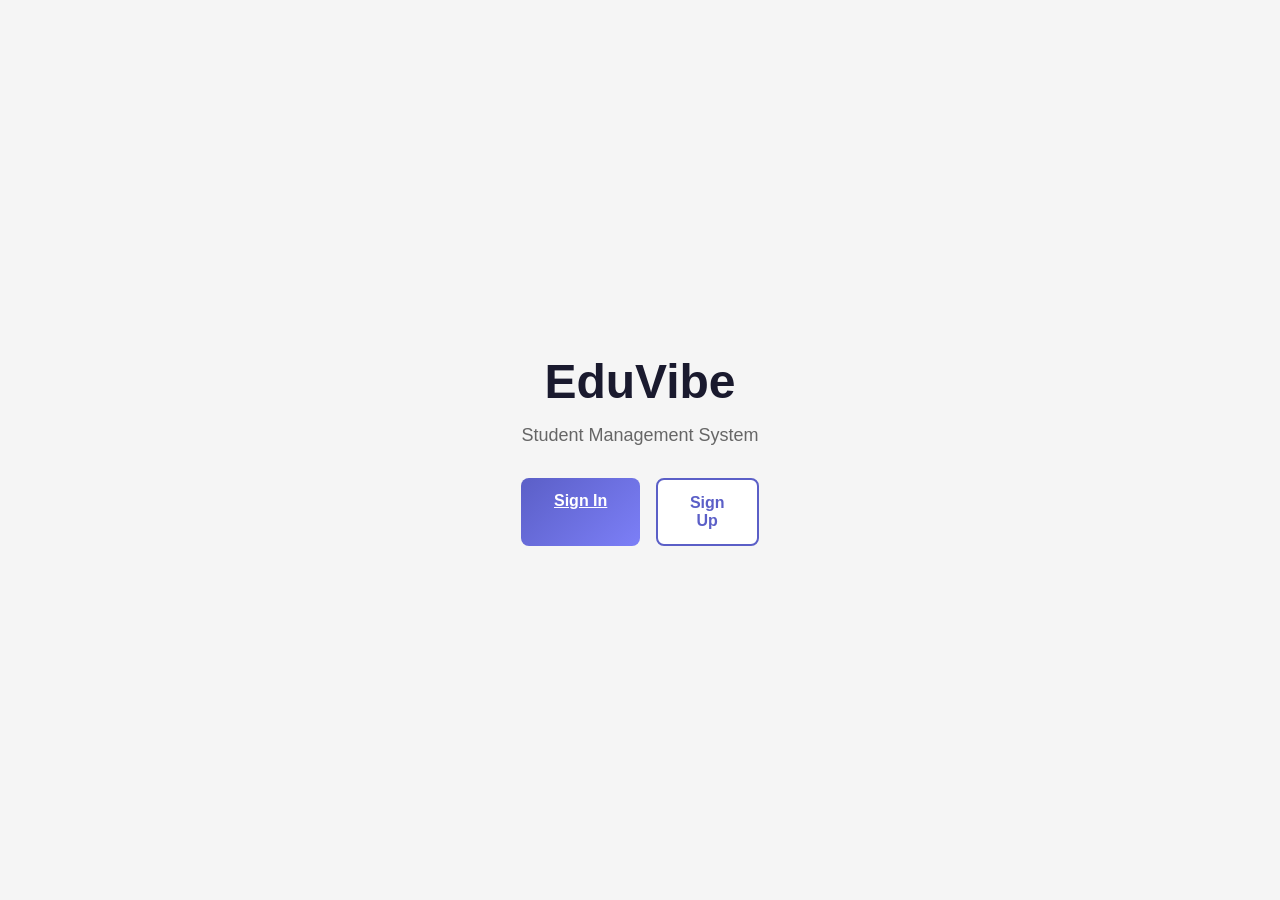
==== Frontend/index.html @ ea2b631d "Add frontend, secure sensitive files" ====
﻿<!DOCTYPE html>
<html lang="ar" dir="ltr">
<head>
    <meta charset="UTF-8">
    <meta name="viewport" content="width=device-width, initial-scale=1.0">
    <title>EduVibe - Student Management System</title>
    <link rel="stylesheet" href="assets/css/main.css">
    <style>
        .hero {
            text-align: center;
            padding: 60px 20px;
        }
        .hero h1 {
            font-size: 48px;
            color: #1a1a2e;
            margin-bottom: 16px;
        }
        .hero p {
            font-size: 18px;
            color: #666;
            margin-bottom: 32px;
        }
        .hero-buttons {
            display: flex;
            gap: 16px;
            justify-content: center;
        }
        .btn-secondary {
            padding: 14px 32px;
            background: white;
            color: #5b5fc7;
            border: 2px solid #5b5fc7;
            border-radius: 8px;
            font-size: 16px;
            font-weight: 600;
            cursor: pointer;
            text-decoration: none;
            transition: background 0.2s;
        }
        .btn-secondary:hover {
            background: #f0f0ff;
        }
    </style>
</head>
<body>
<div class="hero">
    <h1>EduVibe</h1>
    <p>Student Management System</p>
    <div class="hero-buttons">
        <a href="pages/login.html" class="btn-primary">Sign In</a>
        <a href="pages/register.html" class="btn-secondary">Sign Up</a>
    </div>
</div>
</body>
</html>
---- Frontend/assets/css/main.css ----
﻿* {
    margin: 0;
    padding: 0;
    box-sizing: border-box;
}

body {
    font-family: 'Segoe UI', Tahoma, Geneva, Verdana, sans-serif;
    background-color: #f5f5f5;
    min-height: 100vh;
    display: flex;
    justify-content: center;
    align-items: center;
}

.login-container {
    background: white;
    border-radius: 16px;
    box-shadow: 0 4px 20px rgba(0, 0, 0, 0);
    padding: 40px;
    width: 100%;
    max-width: 420px;
}

.login-header h1 {
    font-size: 28px;
    color: #1a1a2e;
    margin-bottom: 8px;
}

.login-header p {
    color: #666;
    font-size: 14px;
    margin-bottom: 32px;
}

.form-group {
    margin-bottom: 20px;
}

.form-group label {
    display: block;
    margin-bottom: 8px;
    font-weight: 500;
    color: #333;
}

.form-group input {
    width: 100%;
    padding: 14px 16px;
    border: 1px solid #e0e0e0;
    border-radius: 8px;
    font-size: 16px;
    transition: border-color 0.3s;
}

.form-group input:focus {
    outline: none;
    border-color: #5b5fc7;
}

.form-options {
    display: flex;
    justify-content: space-between;
    align-items: center;
    margin-bottom: 24px;
}

.remember-me {
    display: flex;
    align-items: center;
    gap: 8px;
    cursor: pointer;
}

.remember-me input {
    width: 16px;
    height: 16px;
    cursor: pointer;
}

.forgot-password {
    color: #5b5fc7;
    text-decoration: none;
    font-size: 14px;
}

.forgot-password:hover {
    text-decoration: underline;
}

.btn-primary {
    width: 100%;
    padding: 14px;
    background: linear-gradient(135deg, #5b5fc7, #7c7ff7);
    color: white;
    border: none;
    border-radius: 8px;
    font-size: 16px;
    font-weight: 600;
    cursor: pointer;
    transition: transform 0.2s, box-shadow 0.2s;
}

.btn-primary:hover {
    transform: translateY(-2px);
    box-shadow: 0 4px 12px rgba(91, 95, 199, 0.4);
}

.btn-primary:disabled {
    opacity: 0.7;
    cursor: not-allowed;
    transform: none;
}

.divider {
    display: flex;
    align-items: center;
    margin: 24px 0;
    color: #999;
    font-size: 14px;
}

.divider::before,
.divider::after {
    content: '';
    flex: 1;
    border-bottom: 1px solid #e0e0e0;
}

.divider span {
    padding: 0 16px;
}

.social-buttons {
    display: flex;
    gap: 12px;
    margin-bottom: 24px;
}

.social-btn {
    flex: 1;
    padding: 12px;
    border: 1px solid #e0e0e0;
    border-radius: 8px;
    background: white;
    cursor: pointer;
    display: flex;
    align-items: center;
    justify-content: center;
    gap: 8px;
    font-size: 14px;
    transition: background 0.2s;
}

.social-btn:hover {
    background: #f5f5f5;
}

.error-message {
    background: #fff3f3;
    color: #d32f2f;
    padding: 12px;
    border-radius: 8px;
    margin-bottom: 16px;
    display: none;
    font-size: 14px;
}

.signup-link {
    text-align: center;
    color: #666;
    font-size: 14px;
}

.signup-link a {
    color: #5b5fc7;
    text-decoration: none;
    font-weight: 500;
}

.signup-link a:hover {
    text-decoration: underline;
}
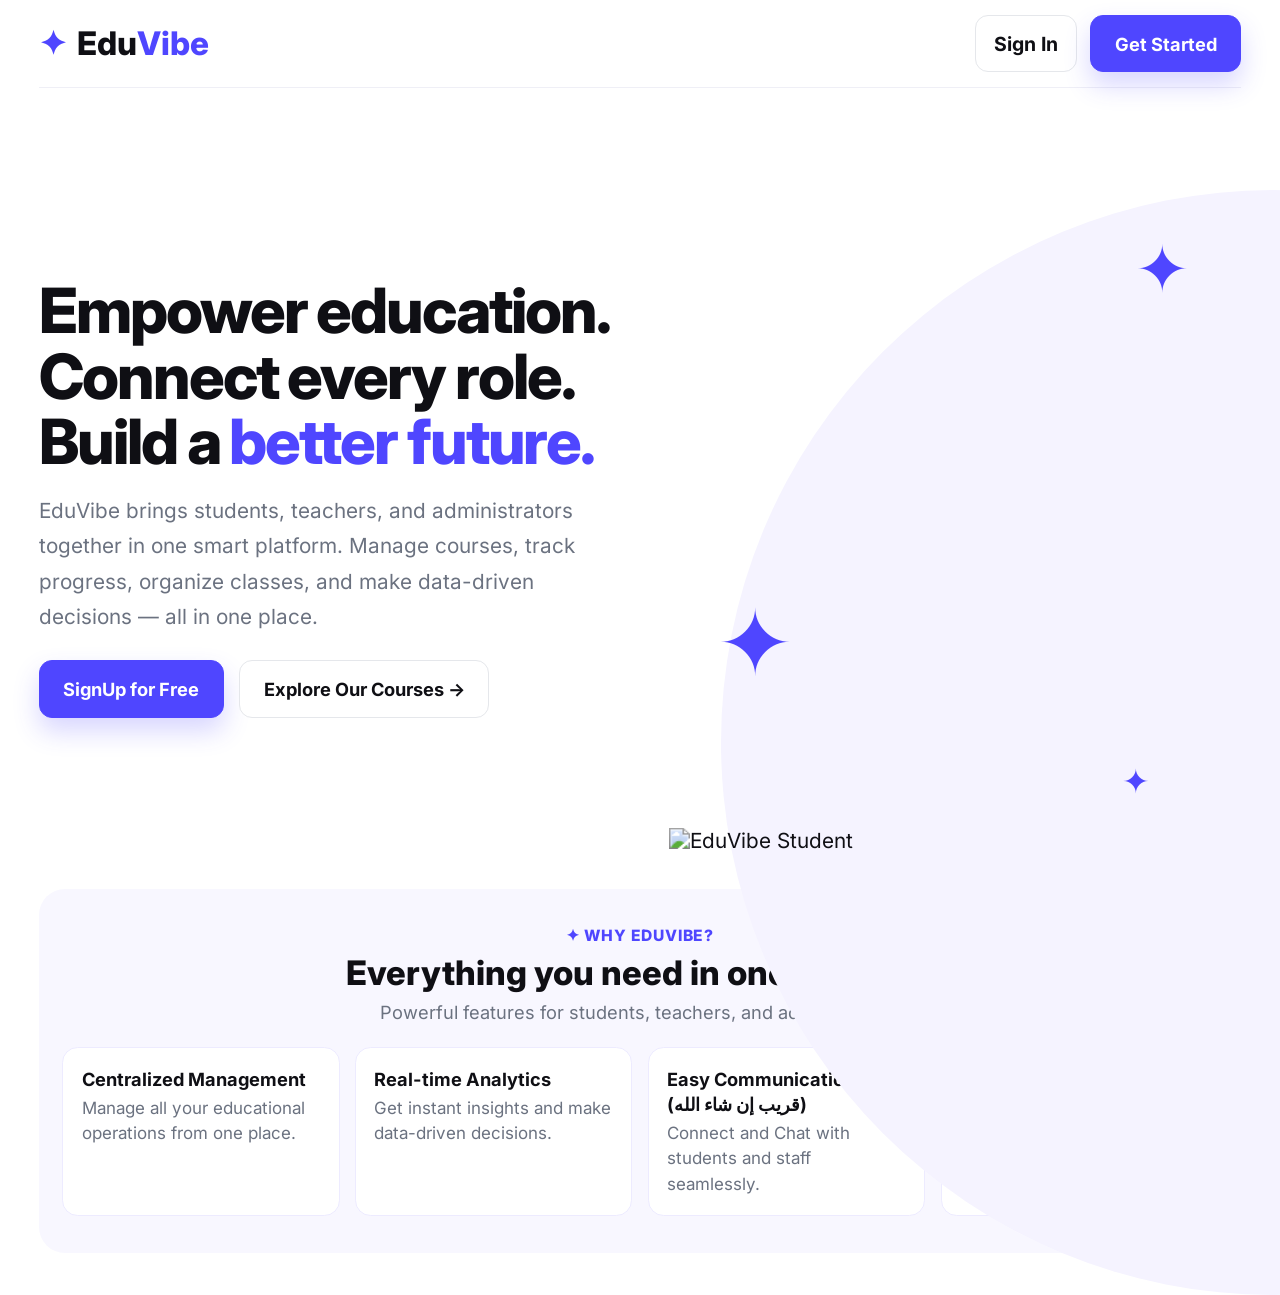
==== commit 2dc26b64: "Frontend Pages" ====
--- a/Frontend/index.html
+++ b/Frontend/index.html
@@ -1,55 +1,111 @@
-﻿<!DOCTYPE html>
-<html lang="ar" dir="ltr">
+<!DOCTYPE html>
+<html lang="en" style="">
 <head>
     <meta charset="UTF-8">
-    <meta name="viewport" content="width=device-width, initial-scale=1.0">
-    <title>EduVibe - Student Management System</title>
-    <link rel="stylesheet" href="assets/css/main.css">
+    <meta name="viewport" content="width=device-width,initial-scale=1">
+    <title>EduVibe — A New Era of learning</title>
+    <link href="https://fonts.googleapis.com/css2?family=Inter:wght@400;600;700;800&amp;display=swap" rel="stylesheet">
     <style>
-        .hero {
-            text-align: center;
-            padding: 60px 20px;
-        }
-        .hero h1 {
-            font-size: 48px;
-            color: #1a1a2e;
-            margin-bottom: 16px;
-        }
-        .hero p {
-            font-size: 18px;
-            color: #666;
-            margin-bottom: 32px;
-        }
-        .hero-buttons {
-            display: flex;
-            gap: 16px;
-            justify-content: center;
-        }
-        .btn-secondary {
-            padding: 14px 32px;
-            background: white;
-            color: #5b5fc7;
-            border: 2px solid #5b5fc7;
-            border-radius: 8px;
-            font-size: 16px;
-            font-weight: 600;
-            cursor: pointer;
-            text-decoration: none;
-            transition: background 0.2s;
-        }
-        .btn-secondary:hover {
-            background: #f0f0ff;
-        }
+        *{margin:0;padding:0;box-sizing:border-box}
+        /* <!-- ZOOOOOOOOOM --> */
+        body{font-family:'Inter',sans-serif;color:#0F0F14;background:#fff;overflow-x:hidden;zoom:1.3}
+        a{text-decoration:none;color:inherit}
+        button{font-family:inherit;cursor:pointer}
+        .container{width:100%;padding:0 30px;margin:auto}
+        .navbar{height:68px;display:flex;align-items:center;justify-content:space-between;border-bottom:1px solid #EFEFF6;background:#fff;position:sticky;top:0;z-index:10}
+        .logo{font-weight:800;font-size:25px;display:flex;gap:8px;align-items:center}
+        .logo::before{content:"✦";color:#4F46FF;font-size:25px}
+        .logo span{color:#4F46FF}
+        .nav{display:flex;gap:28px;color:#4B5563;font-size:13px;font-weight:600}
+        .nav a.active{color:#0F0F14;font-weight:700}
+        .hero{display:grid;grid-template-columns:1fr 1.05fr;gap:20px;align-items:center;padding:28px 0 10px}
+        .badge{display:inline-flex;gap:6px;align-items:center;background:#EDEBFF;color:#4F46FF;font-size:11px;font-weight:700;padding:6px 10px;border-radius:20px;letter-spacing:.3px}
+        .badge::before{content:"✦"}
+        .hero h1{font-size:48px;line-height:1.05;font-weight:800;letter-spacing:-1.6px;margin-top:14px}
+        .hero h1 span{color:#4F46FF}
+        .hero p{color:#6B7280;font-size:16px;line-height:1.7;margin-top:14px;max-width:520px}
+        .btns{display:flex;gap:12px;margin-top:20px}
+        .btn{height:44px;padding:0 18px;border-radius:10px;font-weight:700;font-size:14px;display:inline-flex;align-items:center;gap:8px;border:1px solid #E5E7EB}
+        .btn-primary{background:#4F46FF;color:#fff;box-shadow:0 10px 20px rgba(79,70,255,.22);border-color:#4F46FF}
+        .btn-outline{background:#fff;color:#0F0F14}
+        .mini3{display:flex;gap:12px;margin-top:22px}
+        .mini3>div{flex:1;background:#fff;border:1px solid #EDEBFF;border-radius:12px;padding:12px;display:flex;gap:10px;align-items:center}
+        .mini3>div:nth-child(1){background:#F5F3FF}
+        .mini3>div:nth-child(2){background:#EFF6FF}
+        .mini3>div:nth-child(3){background:#FFF1F2}
+        .mini3 i{width:36px;height:36px;border-radius:10px;display:grid;place-items:center;font-size:16px;flex-shrink:0}
+        .mini3 b{font-size:13px}
+        .mini3 span{font-size:12px;color:#6B7280}
+        .hero-right{position:relative;height:560px;display:flex;align-items:end;justify-content:center}
+        /* The Circe behind the student */
+        .circle{position:absolute;width:850px;height:850px;background:#F5F3FF;border-radius:50%;top:50px;right:-450px;z-index:0}
+        .hero-right img{position:relative;z-index:1;width:420px;max-width:90%;height:auto;object-fit:contain;object-position:center bottom}
+        .star{position:absolute;color:#4F46FF;font-size:12px;z-index:2}
+        .why{margin-top:18px;background:#F8F7FF;border-radius:20px;padding:28px 18px;text-align:center}
+        .why .eyebrow{color:#4F46FF;font-size:12px;font-weight:800;letter-spacing:.6px}
+        .why .eyebrow::before{content:"✦ "}
+        .why h2{font-size:26px;font-weight:800;margin-top:6px}
+        .why p{color:#6B7280;font-size:14px;margin-top:6px}
+        .why-grid{margin-top:18px;display:grid;grid-template-columns:repeat(4,1fr);gap:12px;text-align:left}
+        .why-card{background:#fff;border:1px solid #EDEBFF;border-radius:12px;padding:14px}
+        .why-card i{width:32px;height:32px;border-radius:8px;display:grid;place-items:center;font-size:14px;margin-bottom:10px}
+        .why-card b{font-size:14px}
+        .why-card span{font-size:13px;color:#6B7280;display:block;margin-top:4px;line-height:1.5}
+        @media(max-width:1000px){.hero{grid-template-columns:1fr}.hero-right{height:420px}.circle{width:360px;height:360px;right:50%;transform:translateX(50%)}.why-grid{grid-template-columns:1fr 1fr}.nav{display:none}}
+        @media(max-width:600px){.hero h1{font-size:36px}.btns{flex-direction:column}.mini3{flex-direction:column}.why-grid{grid-template-columns:1fr}}
     </style>
 </head>
 <body>
-<div class="hero">
-    <h1>EduVibe</h1>
-    <p>Student Management System</p>
-    <div class="hero-buttons">
-        <a href="pages/login.html" class="btn-primary">Sign In</a>
-        <a href="pages/register.html" class="btn-secondary">Sign Up</a>
-    </div>
+<div class="container">
+    <nav class="navbar">
+        <div class="logo">
+            <div>Edu<span>Vibe</span></div>
+        </div>
+        <div class="nav">
+            <!-- write here : Home, Features, Pricing, ...  -->
+        </div>
+        <div style="display:flex;gap:10px">
+            <a href="pages/login.html" class="btn btn-outline" style="font-size:15px;font-weight:700;padding:8px 14px" class="">Sign In</a>
+            <a href="pages/register.html" class="btn btn-primary">Get Started</a>
+        </div>
+    </nav>
+    <section class="hero">
+        <div>
+            <h1 class="">Empower education.<br>Connect every role.<br>Build a <span class="">better future.</span></h1>
+            <p class="">EduVibe brings students, teachers, and administrators together in one smart platform. Manage courses, track progress, organize classes, and make data-driven decisions — all in one place.</p>
+            <div class="btns">
+                <a href="pages/register.html" class="btn btn-primary">SignUp for Free</a>
+                <a href="pages/courses.html" class="btn btn-outline">Explore Our Courses →</a>
+            </div>
+            <!--
+            <div class="mini3">
+                <div><i style="background:#EDEBFF">↪</i><div><b>For Students</b><br><span class="">Study smarter</span></div></div>
+                <div><i style="background:#DBEAFE">∑</i><div><b>For Teachers</b><br><span class="">Teach easier</span></div></div>
+                <div><i style="background:#FFE4E6">©</i><div><b>For Admins</b><br><span class="">Manage better</span></div></div>
+            </div>
+            -->
+        </div>
+
+        <div class="hero-right">
+            <div class="circle"></div>
+            <span class="star" style="top:80px;right:40px;font-size:50px">✦</span>
+            <span class="star" style="bottom:120px;left:60px;font-size:70px">✦</span>
+            <span class="star" style="bottom:40px;right:70px;font-size:25px">✦</span>
+            <img src="assets/images/EduVibe-sign-up-nobackground-cropped.png" alt="EduVibe Student">
+        </div>
+    </section>
+
+    <section class="why">
+        <div class="eyebrow">WHY EDUVIBE?</div>
+        <h2 class="">Everything you need in one platform</h2>
+        <p class="">Powerful features for students, teachers, and administrators</p>
+        <div class="why-grid">
+            <div class="why-card"><b>Centralized Management</b><span class="">Manage all your educational operations from one place.</span></div>
+            <div class="why-card"><b>Real-time Analytics</b><span class="">Get instant insights and make data-driven decisions.</span></div>
+            <div class="why-card"><b>Easy Communication (قريب إن شاء الله)</b><span class="">Connect and Chat with students and staff seamlessly.</span></div>
+            <div class="why-card"><b>Secure &amp; Reliable</b><span class="">Your data is safe with enterprise-grade security.</span></div>
+        </div>
+    </section>
 </div>
 </body>
 </html>
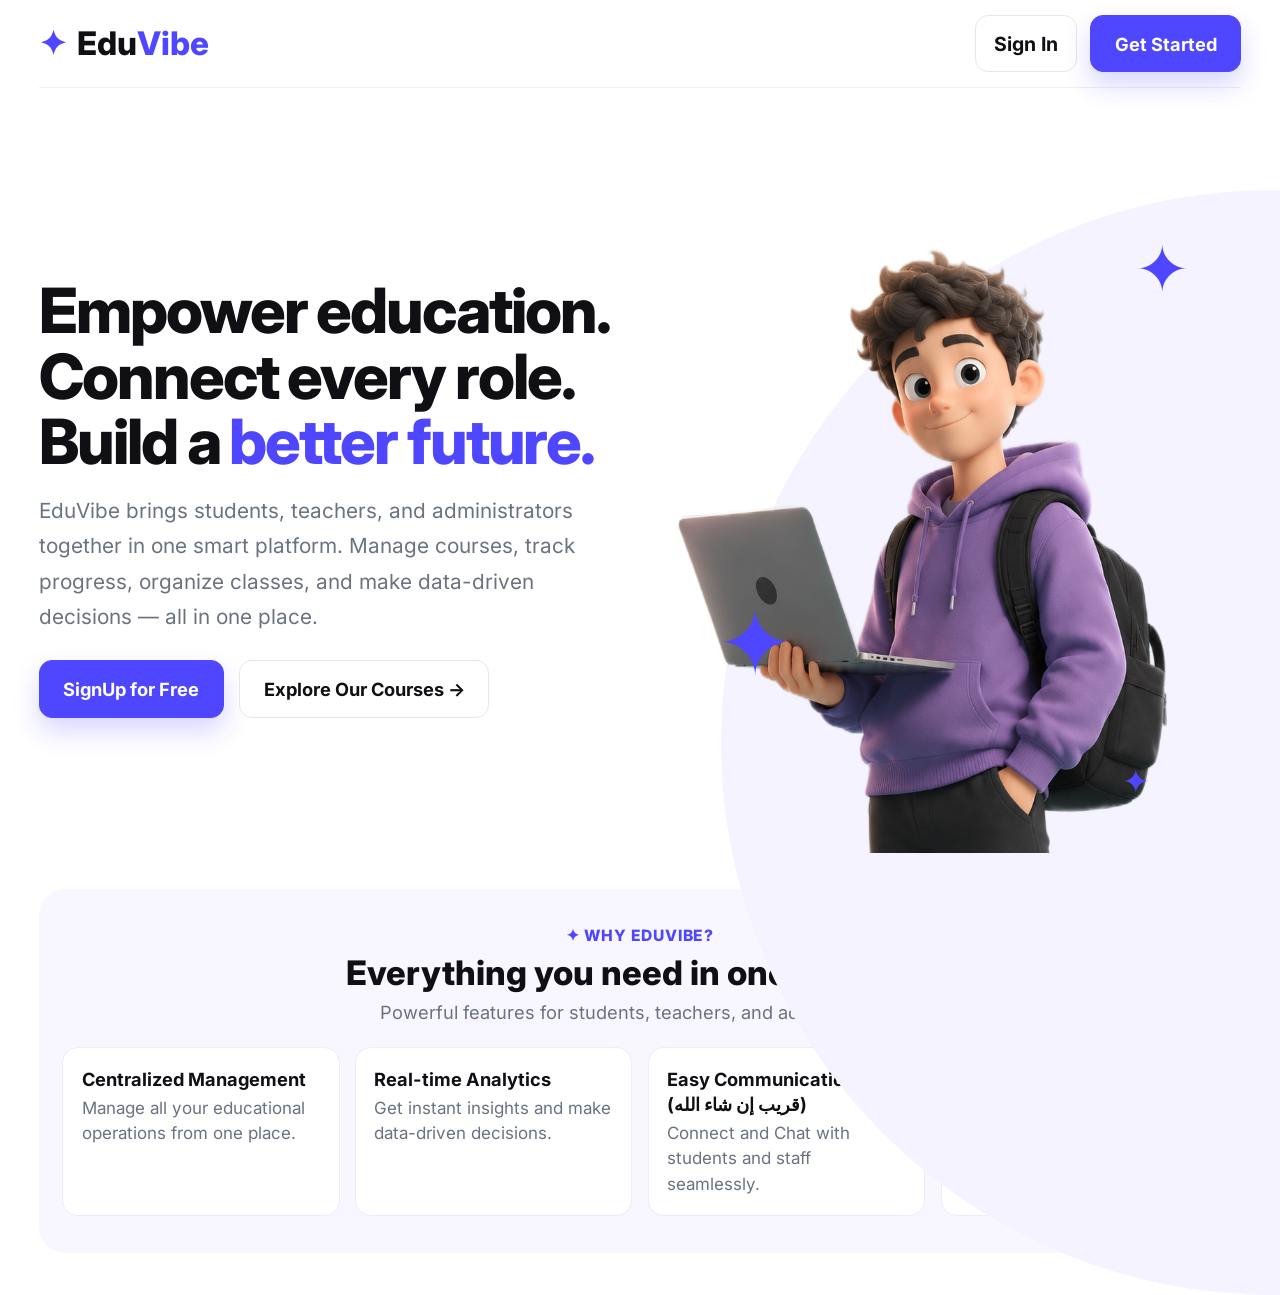
==== commit 1c055e13: "update readme" ====
--- a/Frontend/index.html
+++ b/Frontend/index.html
@@ -9,6 +9,10 @@
         *{margin:0;padding:0;box-sizing:border-box}
         /* <!-- ZOOOOOOOOOM --> */
         body{font-family:'Inter',sans-serif;color:#0F0F14;background:#fff;overflow-x:hidden;zoom:1.3}
+        ::selection{background:#4F46FF;color:#fff}
+        ::-moz-selection{background:#4F46FF;color:#fff}
+        html{scroll-behavior:smooth}
+        *::selection{transition:background 0.15s ease}
         a{text-decoration:none;color:inherit}
         button{font-family:inherit;cursor:pointer}
         .container{width:100%;padding:0 30px;margin:auto}
